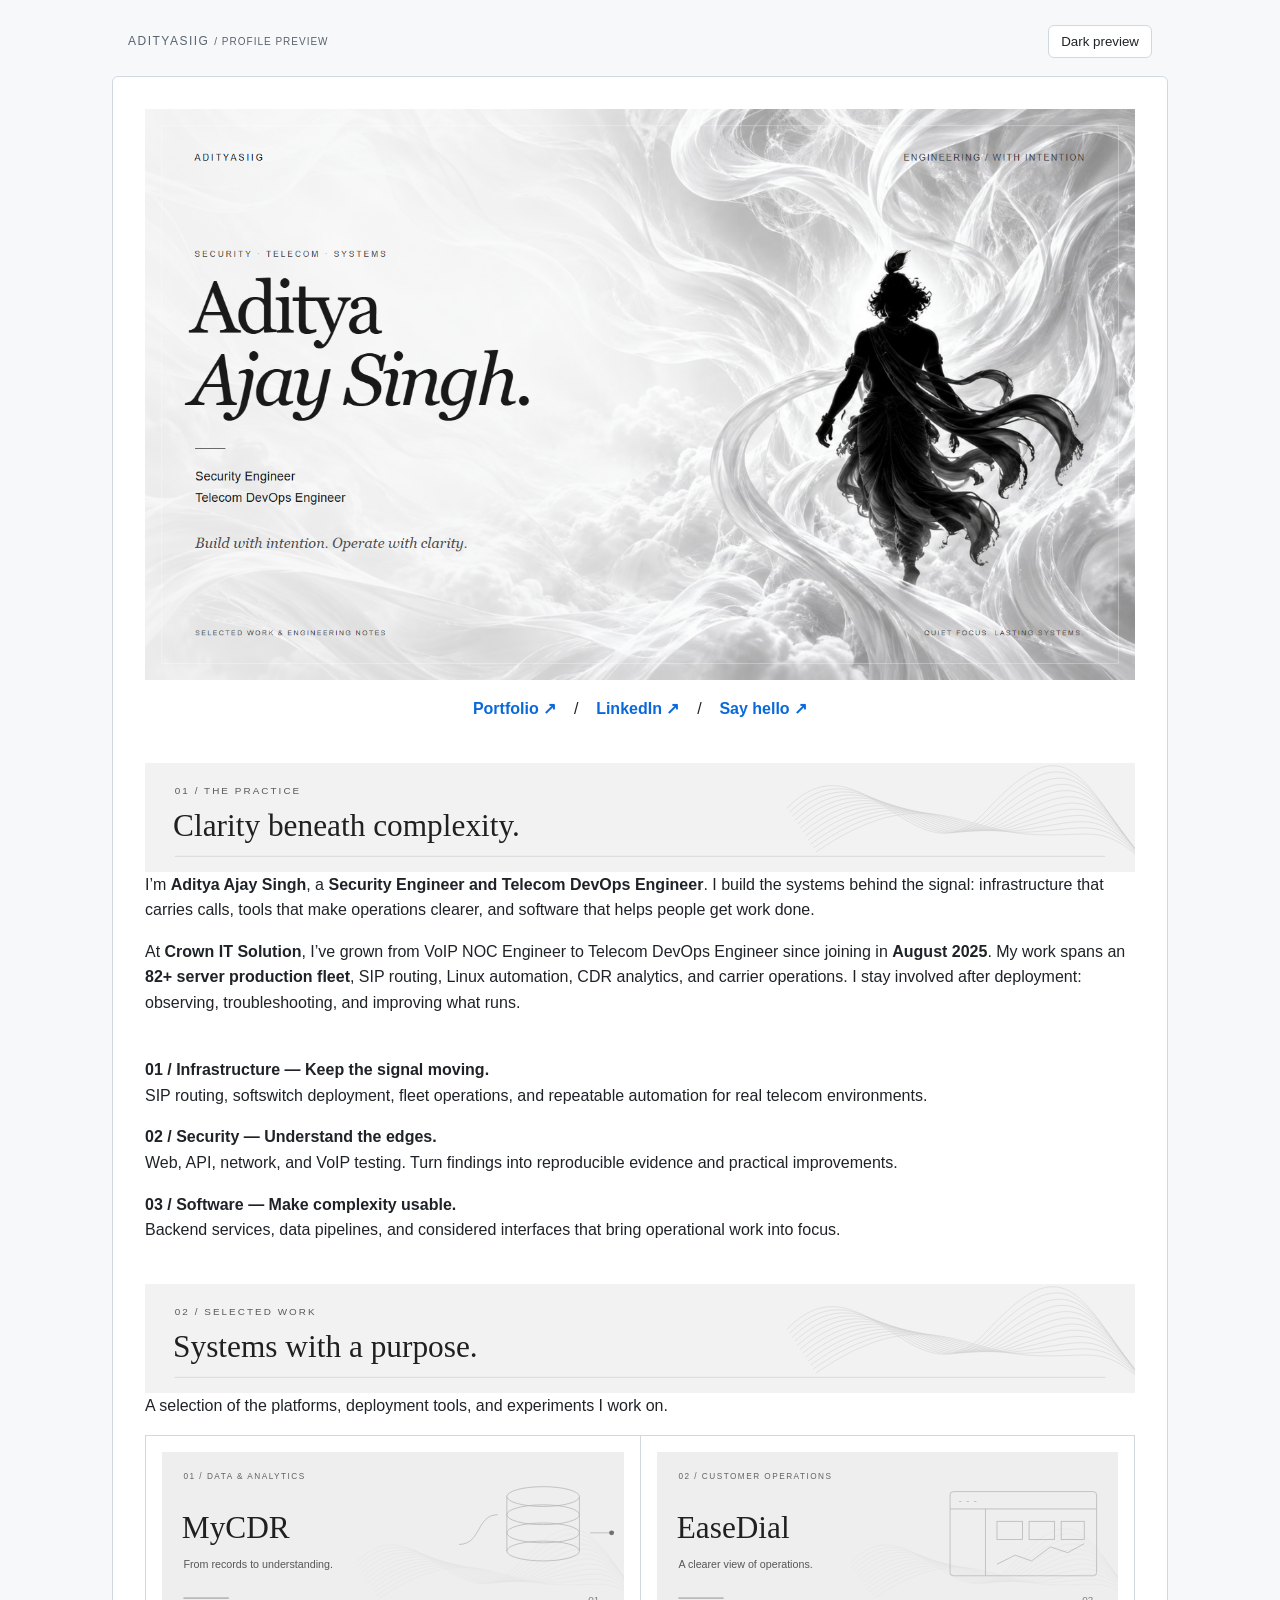
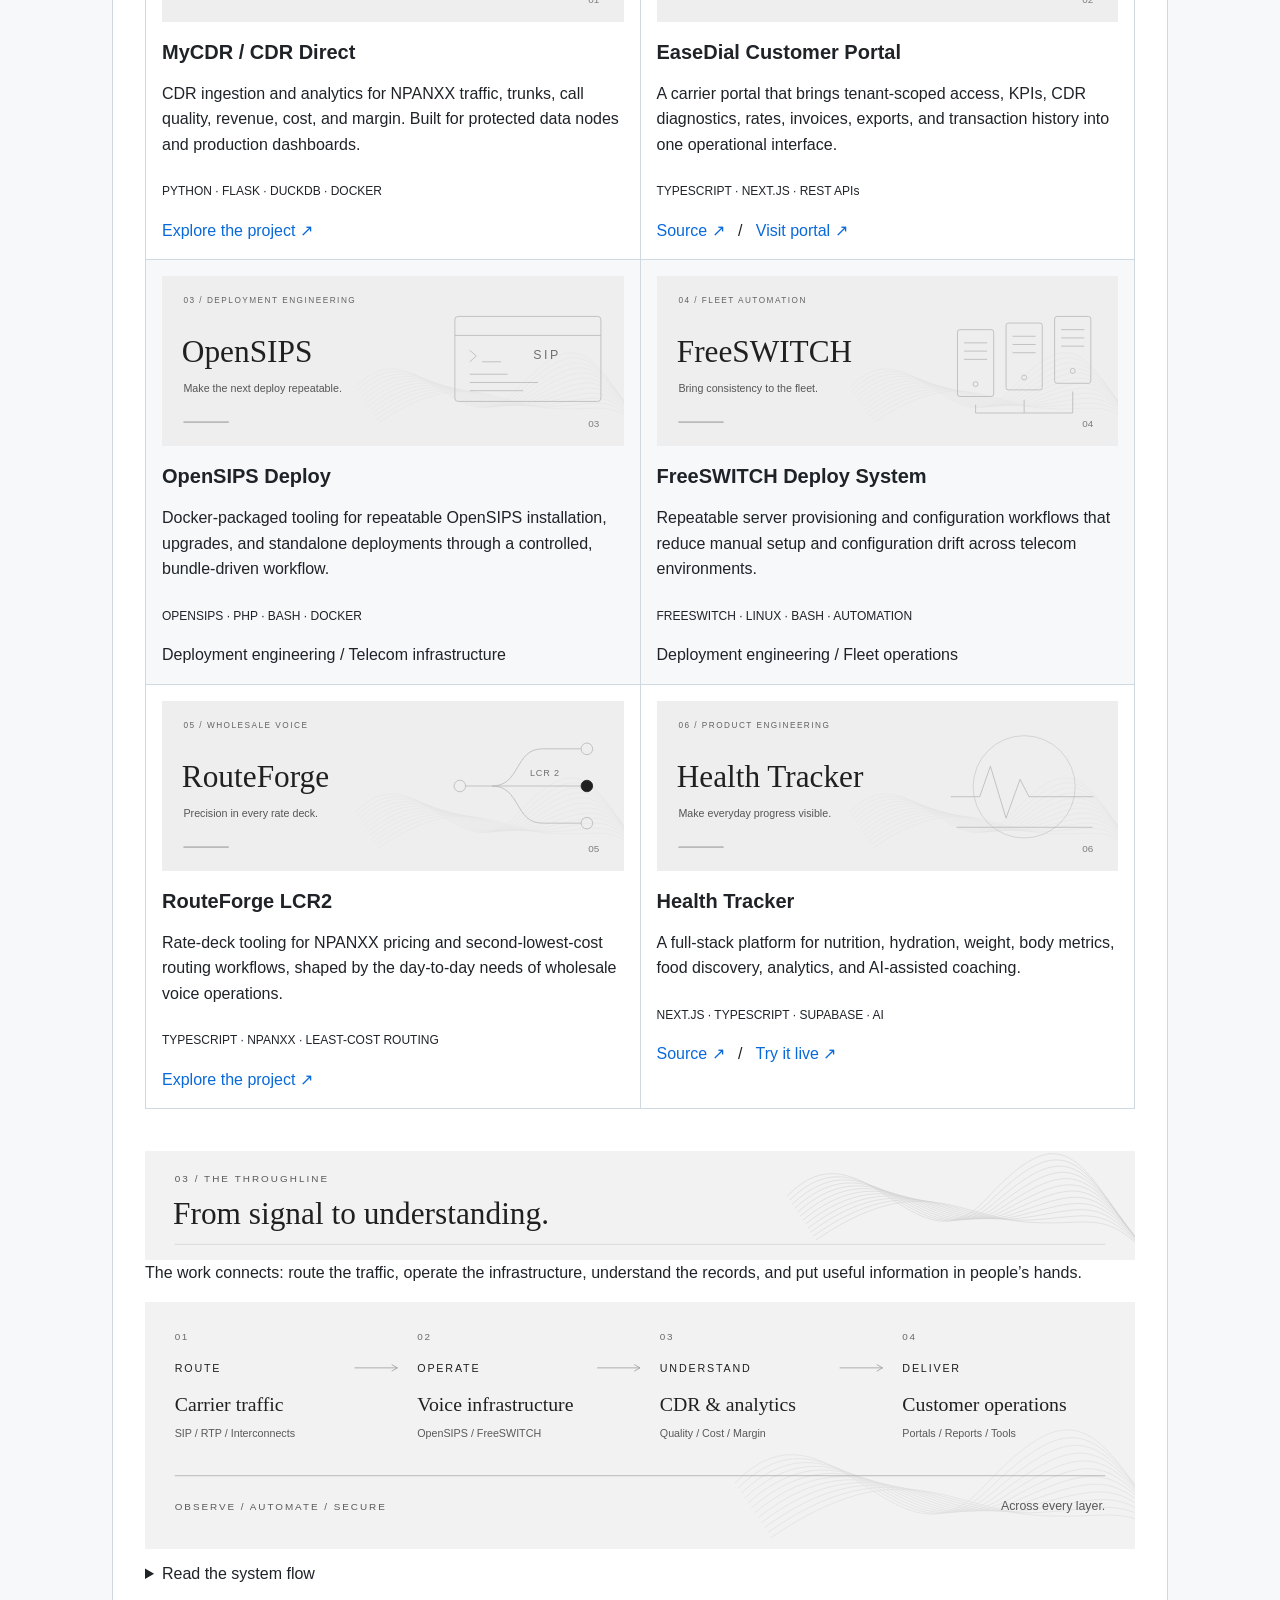
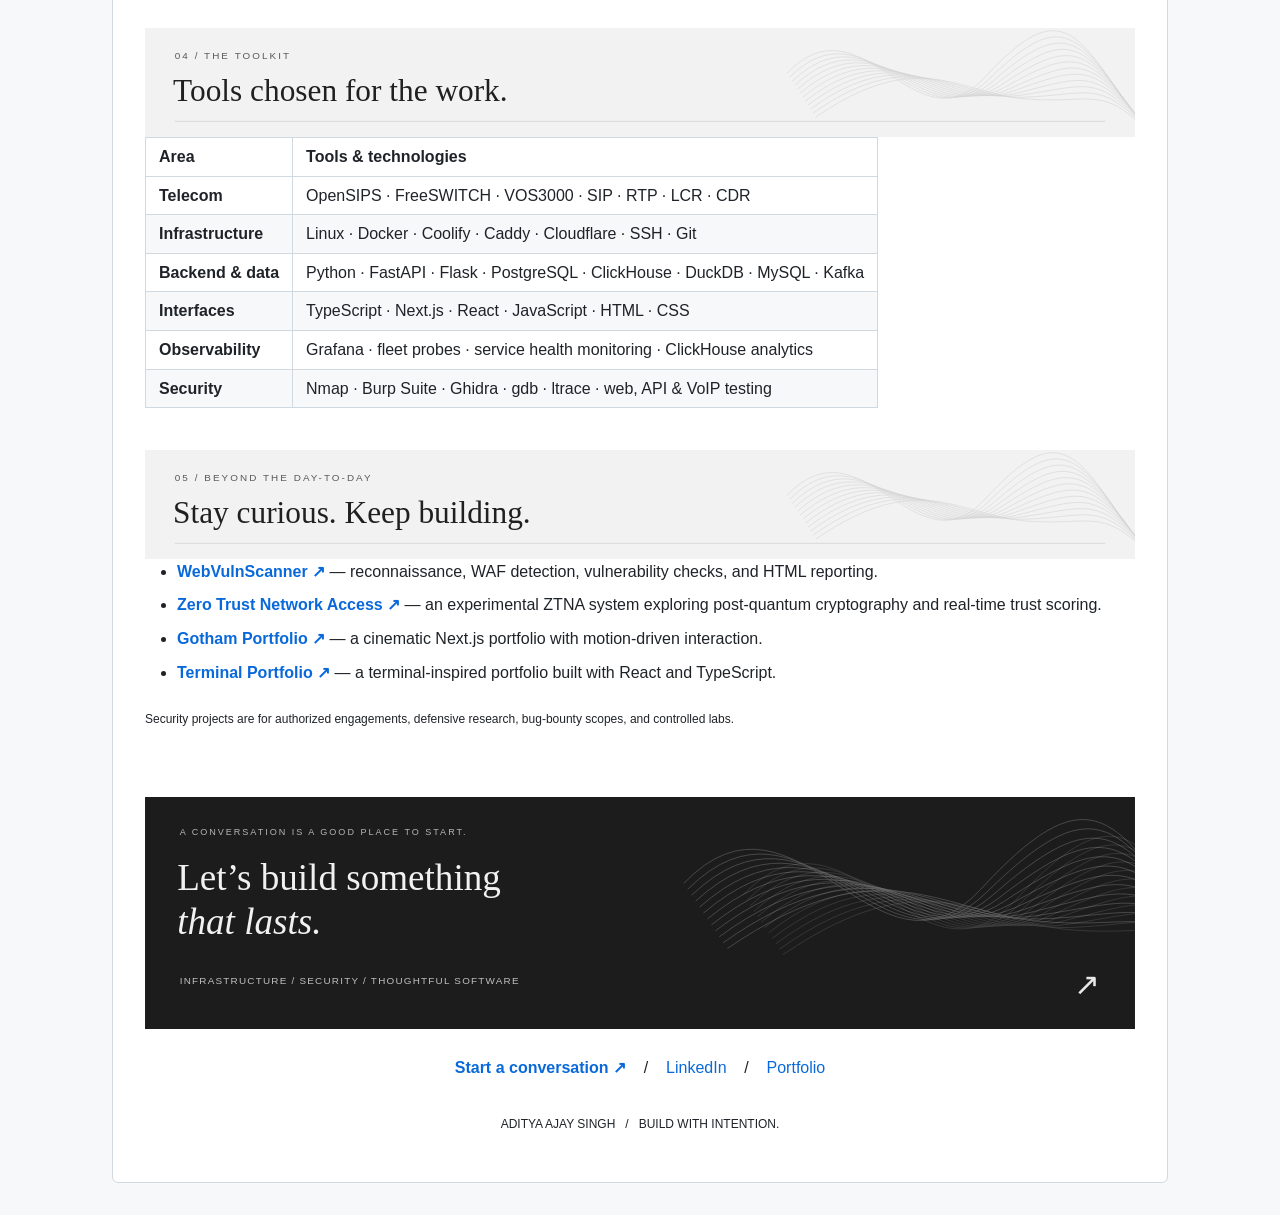
==== preview/index.html @ 0db91484 "Redesign profile with monochrome flow theme" ====
<!doctype html><html lang="en" data-theme="light"><meta charset="utf-8"><meta name="viewport" content="width=device-width,initial-scale=1"><title>Adityasiig — GitHub profile preview</title><style>:root{color-scheme:light;--background:#f6f8fa;--paper:#fff;--ink:#1f2328;--muted:#59636e;--line:#d1d9e0;--link:#0969da;--code:#eff1f3}
:root[data-theme=dark]{color-scheme:dark;--background:#010409;--paper:#0d1117;--ink:#f0f6fc;--muted:#9198a1;--line:#3d444d;--link:#4493f8;--code:#151b23}
*{box-sizing:border-box}body{margin:0;background:var(--background);color:var(--ink);font:16px/1.6 -apple-system,BlinkMacSystemFont,'Segoe UI',Arial,sans-serif}
.preview-tools{max-width:1056px;margin:25px auto 18px;display:flex;align-items:center;justify-content:space-between;padding:0 16px;font-size:12px;letter-spacing:1.5px;color:var(--muted)}
.preview-tools small{font-size:10px;letter-spacing:1px}.preview-tools button{background:var(--paper);border:1px solid var(--line);border-radius:6px;color:var(--ink);padding:8px 12px;cursor:pointer;font:12px inherit;letter-spacing:0}
.markdown-body{max-width:1056px;margin:0 auto 32px;padding:32px;border:1px solid var(--line);border-radius:6px;background:var(--paper);overflow-wrap:break-word}
.markdown-body p{margin:0 0 16px}.markdown-body img{max-width:100%;height:auto;vertical-align:middle}.markdown-body a{color:var(--link);text-decoration:none}.markdown-body a:hover{text-decoration:underline}
.markdown-body h1,.markdown-body h2,.markdown-body h3{line-height:1.25;margin:24px 0 16px;font-weight:600}.markdown-body h3{font-size:20px}.markdown-body h2{padding-bottom:.3em;border-bottom:1px solid var(--line);font-size:24px}
.markdown-body table{border-spacing:0;border-collapse:collapse;margin:0 0 16px;display:block;width:max-content;max-width:100%;overflow:auto}.markdown-body table:has(td[width]){display:table;width:100%;table-layout:fixed}
.markdown-body th,.markdown-body td{border:1px solid var(--line);padding:6px 13px}.markdown-body th{text-align:left}.markdown-body tr:nth-child(2n){background:var(--background)}
.markdown-body td[width]{padding:16px;overflow-wrap:anywhere}.markdown-body td[width] h3{margin-top:18px}.markdown-body td[width] p:last-child{margin-bottom:0}
.markdown-body sub{font-size:12px}.markdown-body ul,.markdown-body ol{padding-left:2em;margin:0 0 16px}.markdown-body li+li{margin-top:8px}.markdown-body code{padding:.2em .4em;border-radius:6px;background:var(--code)}
.markdown-body details{margin:12px 0 16px}.markdown-body summary{cursor:pointer}.markdown-body details[open] summary{margin-bottom:16px}
@media(max-width:600px){.markdown-body{border-radius:0;margin:0;padding:16px 12px}.preview-tools{margin:16px auto;font-size:10px}.preview-tools small{display:none}.markdown-body td[width]{padding:10px}.markdown-body td[width] h3{font-size:17px}.markdown-body sub{font-size:10px}}
</style><nav class="preview-tools" aria-label="Preview controls"><span>ADITYASIIG <small>/ PROFILE PREVIEW</small></span><button type="button" aria-pressed="false" onclick="const dark=document.documentElement.dataset.theme!=='dark';document.documentElement.dataset.theme=dark?'dark':'light';this.setAttribute('aria-pressed',String(dark));this.textContent=dark?'Light preview':'Dark preview'">Dark preview</button></nav><main class="markdown-body"><!-- Profile of Aditya Ajay Singh · github.com/Adityasiig -->

<p align="center">
  <picture>
    <source media="(max-width: 600px)" srcset="../github-profile-assets/flow/hero-mobile.png" />
    <img src="../github-profile-assets/flow/hero.png" width="100%" alt="Aditya Ajay Singh — Security Engineer and Telecom DevOps Engineer. A dark figure suspended among flowing silver-white ribbons. Build with intention. Operate with clarity." />
  </picture>
</p>

<p align="center">
  <a href="https://adityasiig.github.io/gotham-portfolio/"><b>Portfolio ↗</b></a>
  &nbsp;&nbsp; / &nbsp;&nbsp;
  <a href="https://linkedin.com/in/singhaditya70"><b>LinkedIn ↗</b></a>
  &nbsp;&nbsp; / &nbsp;&nbsp;
  <a href="mailto:adityaajaysingh0104@gmail.com"><b>Say hello ↗</b></a>
</p>

<br />

<picture>
  <source media="(max-width: 600px)" srcset="../github-profile-assets/flow/section-practice-mobile.svg" />
  <img src="../github-profile-assets/flow/section-practice.svg" width="100%" alt="01 / The practice — Clarity beneath complexity." />
</picture>

<p>I’m <strong>Aditya Ajay Singh</strong>, a <strong>Security Engineer and Telecom DevOps Engineer</strong>. I build the systems behind the signal: infrastructure that carries calls, tools that make operations clearer, and software that helps people get work done.</p>
<p>At <strong>Crown IT Solution</strong>, I’ve grown from VoIP NOC Engineer to Telecom DevOps Engineer since joining in <strong>August 2025</strong>. My work spans an <strong>82+ server production fleet</strong>, SIP routing, Linux automation, CDR analytics, and carrier operations. I stay involved after deployment: observing, troubleshooting, and improving what runs.</p>
<br />

<p><strong>01 / Infrastructure — Keep the signal moving.</strong><br />
SIP routing, softswitch deployment, fleet operations, and repeatable automation for real telecom environments.</p>
<p><strong>02 / Security — Understand the edges.</strong><br />
Web, API, network, and VoIP testing. Turn findings into reproducible evidence and practical improvements.</p>
<p><strong>03 / Software — Make complexity usable.</strong><br />
Backend services, data pipelines, and considered interfaces that bring operational work into focus.</p>
<br />

<picture>
  <source media="(max-width: 600px)" srcset="../github-profile-assets/flow/section-work-mobile.svg" />
  <img src="../github-profile-assets/flow/section-work.svg" width="100%" alt="02 / Selected work — Systems with a purpose." />
</picture>

<p>A selection of the platforms, deployment tools, and experiments I work on.</p>
<table>
<tr>
<td width="50%" valign="top">

<p><a href="https://github.com/Adityasiig/cdr-direct"><img src="../github-profile-assets/flow/project-cdr.svg" width="100%" alt="01 / MyCDR — From call records to a clearer picture." /></a></p>
<h3>MyCDR / CDR Direct</h3>
<p>CDR ingestion and analytics for NPANXX traffic, trunks, call quality, revenue, cost, and margin. Built for protected data nodes and production dashboards.</p>
<p><sub>PYTHON · FLASK · DUCKDB · DOCKER</sub></p>
<p><a href="https://github.com/Adityasiig/cdr-direct">Explore the project ↗</a></p>
</td>
<td width="50%" valign="top">

<p><a href="https://github.com/Adityasiig/easedial-portal"><img src="../github-profile-assets/flow/project-portal.svg" width="100%" alt="02 / EaseDial — A clearer view of carrier operations." /></a></p>
<h3>EaseDial Customer Portal</h3>
<p>A carrier portal that brings tenant-scoped access, KPIs, CDR diagnostics, rates, invoices, exports, and transaction history into one operational interface.</p>
<p><sub>TYPESCRIPT · NEXT.JS · REST APIs</sub></p>
<p><a href="https://github.com/Adityasiig/easedial-portal">Source ↗</a> &nbsp; / &nbsp; <a href="https://portal.easedial.com">Visit portal ↗</a></p>
</td>
</tr>
<tr>
<td width="50%" valign="top">

<img src="../github-profile-assets/flow/project-opensips.svg" width="100%" alt="03 / OpenSIPS Deploy — Make the next deployment repeatable." />

<h3>OpenSIPS Deploy</h3>
<p>Docker-packaged tooling for repeatable OpenSIPS installation, upgrades, and standalone deployments through a controlled, bundle-driven workflow.</p>
<p><sub>OPENSIPS · PHP · BASH · DOCKER</sub></p>
<p>Deployment engineering / Telecom infrastructure</p>
</td>
<td width="50%" valign="top">

<img src="../github-profile-assets/flow/project-freeswitch.svg" width="100%" alt="04 / FreeSWITCH — Bring consistency to the fleet." />

<h3>FreeSWITCH Deploy System</h3>
<p>Repeatable server provisioning and configuration workflows that reduce manual setup and configuration drift across telecom environments.</p>
<p><sub>FREESWITCH · LINUX · BASH · AUTOMATION</sub></p>
<p>Deployment engineering / Fleet operations</p>
</td>
</tr>
<tr>
<td width="50%" valign="top">

<p><a href="https://github.com/Adityasiig/routeforge-lcr2"><img src="../github-profile-assets/flow/project-routeforge.svg" width="100%" alt="05 / RouteForge — Bring precision to the rate deck." /></a></p>
<h3>RouteForge LCR2</h3>
<p>Rate-deck tooling for NPANXX pricing and second-lowest-cost routing workflows, shaped by the day-to-day needs of wholesale voice operations.</p>
<p><sub>TYPESCRIPT · NPANXX · LEAST-COST ROUTING</sub></p>
<p><a href="https://github.com/Adityasiig/routeforge-lcr2">Explore the project ↗</a></p>
</td>
<td width="50%" valign="top">

<p><a href="https://github.com/Adityasiig/health-tracker"><img src="../github-profile-assets/flow/project-health.svg" width="100%" alt="06 / Health Tracker — Make everyday progress visible." /></a></p>
<h3>Health Tracker</h3>
<p>A full-stack platform for nutrition, hydration, weight, body metrics, food discovery, analytics, and AI-assisted coaching.</p>
<p><sub>NEXT.JS · TYPESCRIPT · SUPABASE · AI</sub></p>
<p><a href="https://github.com/Adityasiig/health-tracker">Source ↗</a> &nbsp; / &nbsp; <a href="https://health-tracker-five-xi.vercel.app">Try it live ↗</a></p>
</td>
</tr>
</table>

<br />

<picture>
  <source media="(max-width: 600px)" srcset="../github-profile-assets/flow/section-systems-mobile.svg" />
  <img src="../github-profile-assets/flow/section-systems.svg" width="100%" alt="03 / The throughline — From signal to understanding." />
</picture>

<p>The work connects: route the traffic, operate the infrastructure, understand the records, and put useful information in people’s hands.</p>
<picture>
  <source media="(max-width: 600px)" srcset="../github-profile-assets/flow/systems-map-mobile.svg" />
  <img src="../github-profile-assets/flow/systems-map.svg" width="100%" alt="Carrier traffic flows through OpenSIPS routing and FreeSWITCH media services into CDR ingestion and analytics, then customer portals and operations. Observability and security run across every stage." />
</picture>

<details>
<summary>Read the system flow</summary>

<ol>
<li><strong>Route:</strong> carrier traffic, SIP, RTP, and interconnects.</li>
<li><strong>Operate:</strong> OpenSIPS, FreeSWITCH, Linux, and Docker.</li>
<li><strong>Understand:</strong> CDR ingestion, analytics, quality, and margin.</li>
<li><strong>Deliver:</strong> customer portals, reports, and operational tools.</li>
</ol>
<p>Observability, automation, and security connect the entire system.</p>
</details>

<br />

<picture>
  <source media="(max-width: 600px)" srcset="../github-profile-assets/flow/section-toolkit-mobile.svg" />
  <img src="../github-profile-assets/flow/section-toolkit.svg" width="100%" alt="04 / The toolkit — Tools chosen for the work." />
</picture>

<table>
<thead>
<tr>
<th align="left">Area</th>
<th align="left">Tools &amp; technologies</th>
</tr>
</thead>
<tbody><tr>
<td align="left"><strong>Telecom</strong></td>
<td align="left">OpenSIPS · FreeSWITCH · VOS3000 · SIP · RTP · LCR · CDR</td>
</tr>
<tr>
<td align="left"><strong>Infrastructure</strong></td>
<td align="left">Linux · Docker · Coolify · Caddy · Cloudflare · SSH · Git</td>
</tr>
<tr>
<td align="left"><strong>Backend &amp; data</strong></td>
<td align="left">Python · FastAPI · Flask · PostgreSQL · ClickHouse · DuckDB · MySQL · Kafka</td>
</tr>
<tr>
<td align="left"><strong>Interfaces</strong></td>
<td align="left">TypeScript · Next.js · React · JavaScript · HTML · CSS</td>
</tr>
<tr>
<td align="left"><strong>Observability</strong></td>
<td align="left">Grafana · fleet probes · service health monitoring · ClickHouse analytics</td>
</tr>
<tr>
<td align="left"><strong>Security</strong></td>
<td align="left">Nmap · Burp Suite · Ghidra · gdb · ltrace · web, API &amp; VoIP testing</td>
</tr>
</tbody></table>
<br />

<picture>
  <source media="(max-width: 600px)" srcset="../github-profile-assets/flow/section-experiments-mobile.svg" />
  <img src="../github-profile-assets/flow/section-experiments.svg" width="100%" alt="05 / Beyond the day-to-day — Stay curious. Keep building." />
</picture>

<ul>
<li><a href="https://github.com/Adityasiig/WebVulnScanner"><strong>WebVulnScanner ↗</strong></a> — reconnaissance, WAF detection, vulnerability checks, and HTML reporting.</li>
<li><a href="https://github.com/Adityasiig/Zero-Trust-Network-Access"><strong>Zero Trust Network Access ↗</strong></a> — an experimental ZTNA system exploring post-quantum cryptography and real-time trust scoring.</li>
<li><a href="https://github.com/Adityasiig/gotham-portfolio"><strong>Gotham Portfolio ↗</strong></a> — a cinematic Next.js portfolio with motion-driven interaction.</li>
<li><a href="https://github.com/Adityasiig/terminal-portfolio"><strong>Terminal Portfolio ↗</strong></a> — a terminal-inspired portfolio built with React and TypeScript.</li>
</ul>
<p><sub>Security projects are for authorized engagements, defensive research, bug-bounty scopes, and controlled labs.</sub></p>
<br />
<br />

<a href="mailto:adityaajaysingh0104@gmail.com">
  <picture>
    <source media="(max-width: 600px)" srcset="../github-profile-assets/flow/footer-mobile.svg" />
    <img src="../github-profile-assets/flow/footer.svg" width="100%" alt="Let’s build something that lasts. Open a conversation about infrastructure, security, or thoughtful software." />
  </picture>
</a>

<p align="center">
  <br />
  <a href="mailto:adityaajaysingh0104@gmail.com"><b>Start a conversation ↗</b></a>
  &nbsp;&nbsp; / &nbsp;&nbsp;
  <a href="https://linkedin.com/in/singhaditya70">LinkedIn</a>
  &nbsp;&nbsp; / &nbsp;&nbsp;
  <a href="https://adityasiig.github.io/gotham-portfolio/">Portfolio</a>
  <br /><br />
  <sub>ADITYA AJAY SINGH &nbsp; / &nbsp; BUILD WITH INTENTION.</sub>
</p>
</main></html>
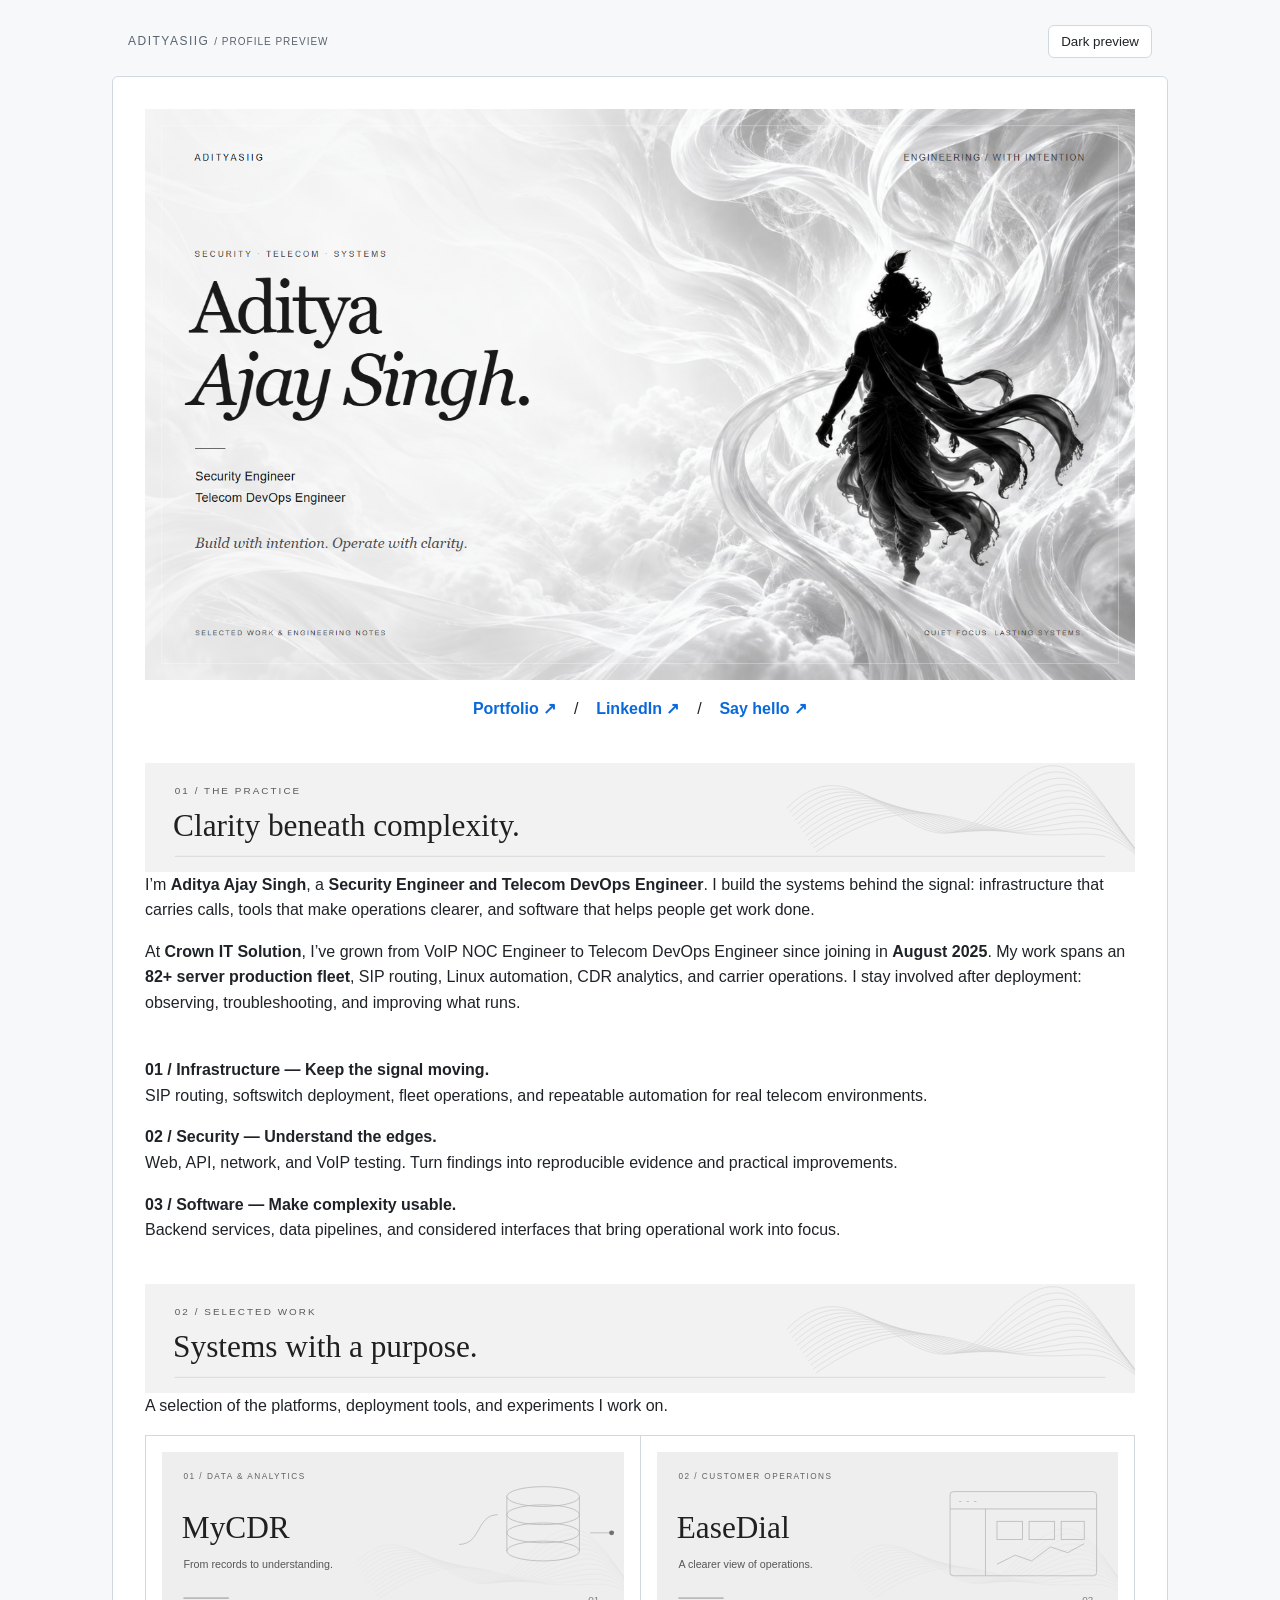
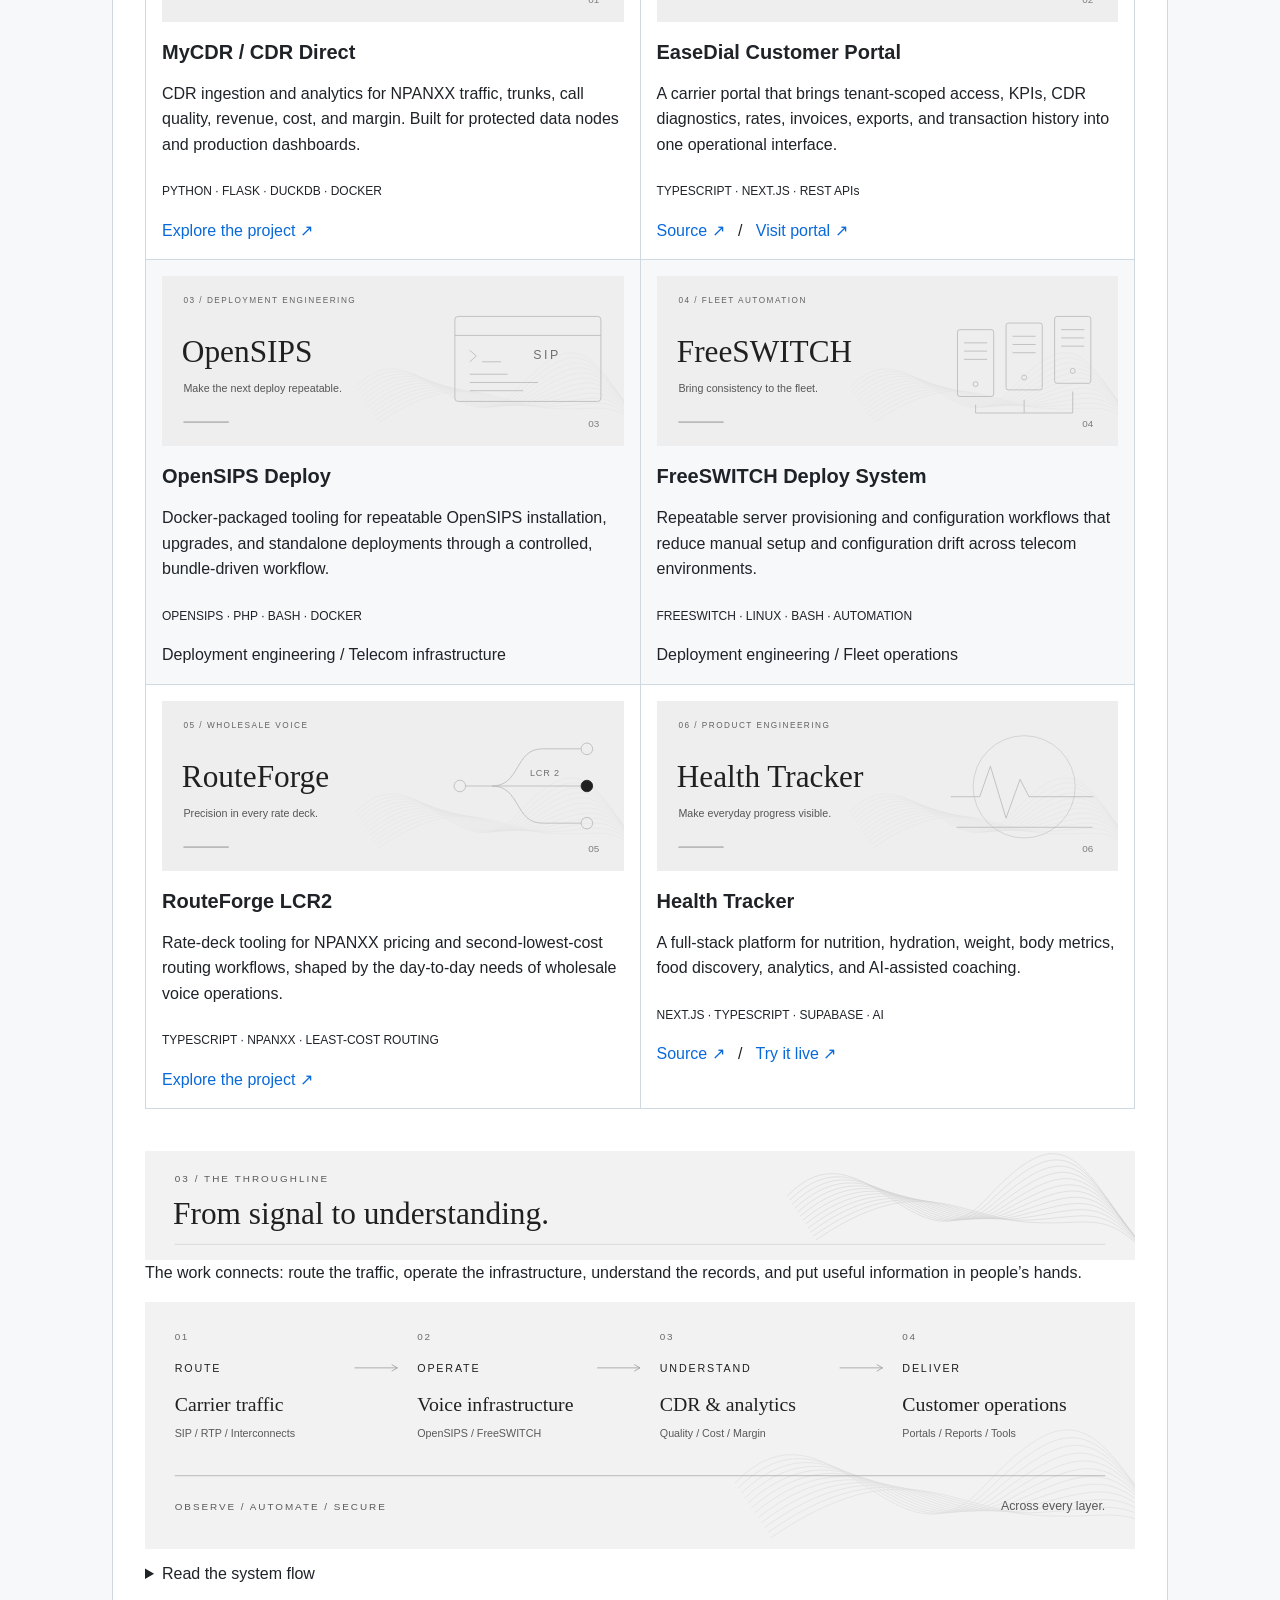
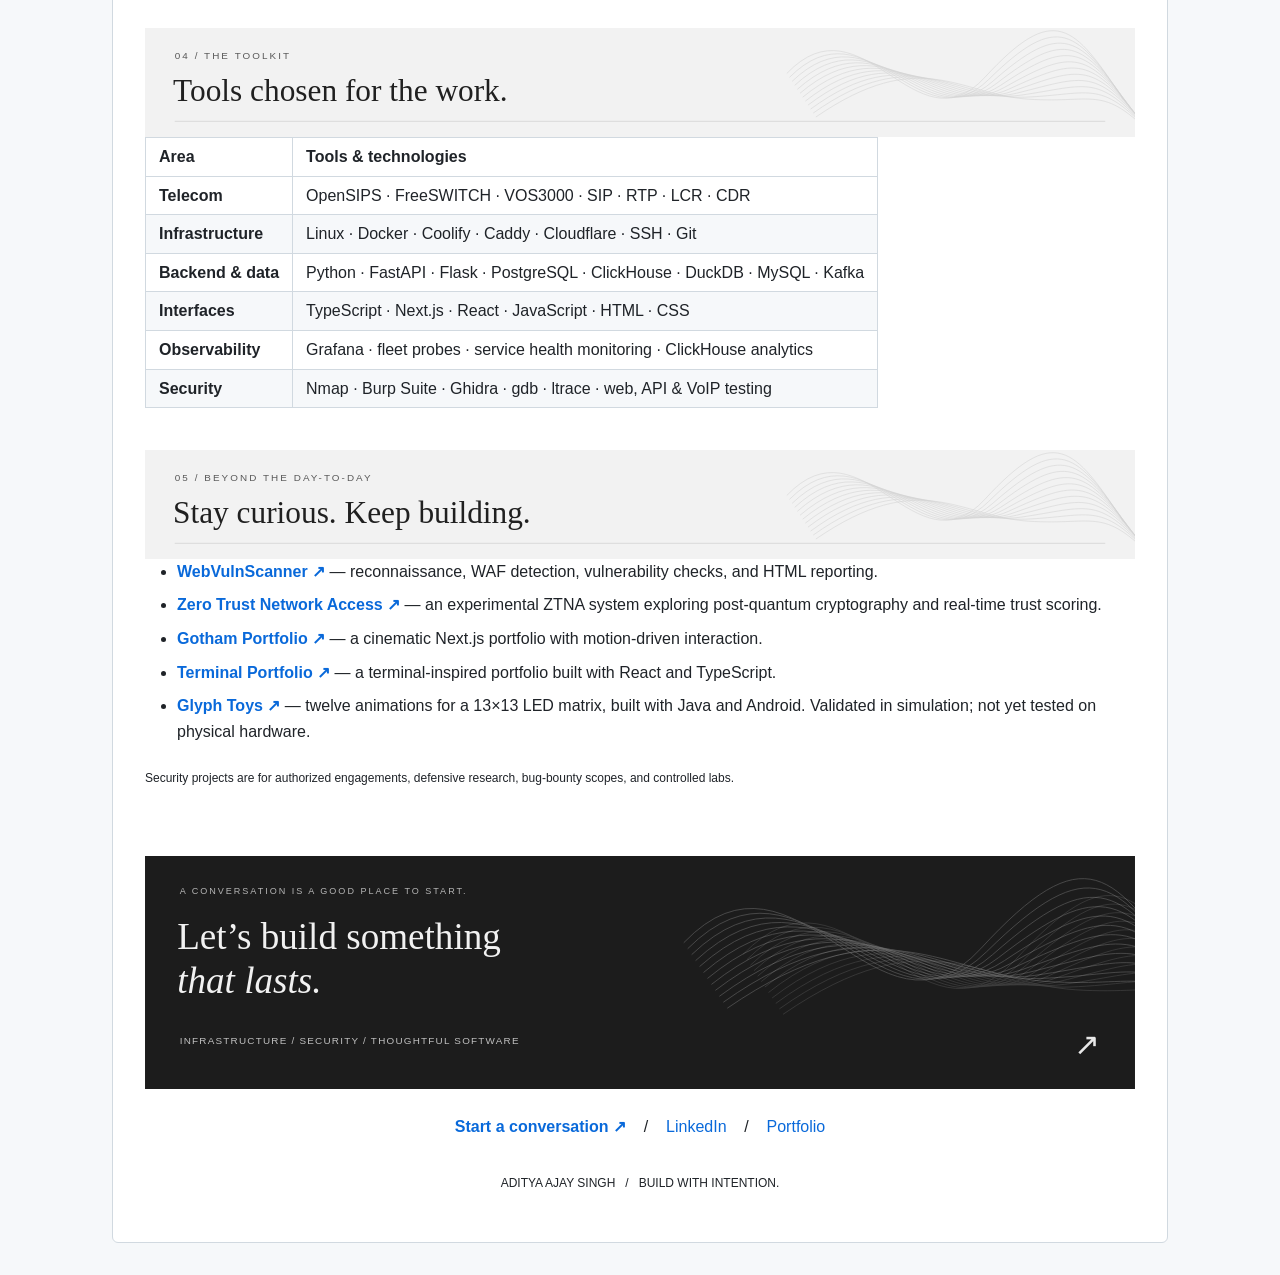
==== commit 023538b9: "Merge remote profile updates with monochrome flow redesign" ====
--- a/preview/index.html
+++ b/preview/index.html
@@ -22,7 +22,7 @@
 </p>
 
 <p align="center">
-  <a href="https://adityasiig.github.io/gotham-portfolio/"><b>Portfolio ↗</b></a>
+  <a href="https://adityasiig.github.io/Portfolio/"><b>Portfolio ↗</b></a>
   &nbsp;&nbsp; / &nbsp;&nbsp;
   <a href="https://linkedin.com/in/singhaditya70"><b>LinkedIn ↗</b></a>
   &nbsp;&nbsp; / &nbsp;&nbsp;
@@ -189,6 +189,7 @@
 <li><a href="https://github.com/Adityasiig/Zero-Trust-Network-Access"><strong>Zero Trust Network Access ↗</strong></a> — an experimental ZTNA system exploring post-quantum cryptography and real-time trust scoring.</li>
 <li><a href="https://github.com/Adityasiig/gotham-portfolio"><strong>Gotham Portfolio ↗</strong></a> — a cinematic Next.js portfolio with motion-driven interaction.</li>
 <li><a href="https://github.com/Adityasiig/terminal-portfolio"><strong>Terminal Portfolio ↗</strong></a> — a terminal-inspired portfolio built with React and TypeScript.</li>
+<li><a href="https://github.com/Adityasiig/glyph-radar"><strong>Glyph Toys ↗</strong></a> — twelve animations for a 13×13 LED matrix, built with Java and Android. Validated in simulation; not yet tested on physical hardware.</li>
 </ul>
 <p><sub>Security projects are for authorized engagements, defensive research, bug-bounty scopes, and controlled labs.</sub></p>
 <br />
@@ -207,7 +208,7 @@
   &nbsp;&nbsp; / &nbsp;&nbsp;
   <a href="https://linkedin.com/in/singhaditya70">LinkedIn</a>
   &nbsp;&nbsp; / &nbsp;&nbsp;
-  <a href="https://adityasiig.github.io/gotham-portfolio/">Portfolio</a>
+  <a href="https://adityasiig.github.io/Portfolio/">Portfolio</a>
   <br /><br />
   <sub>ADITYA AJAY SINGH &nbsp; / &nbsp; BUILD WITH INTENTION.</sub>
 </p>
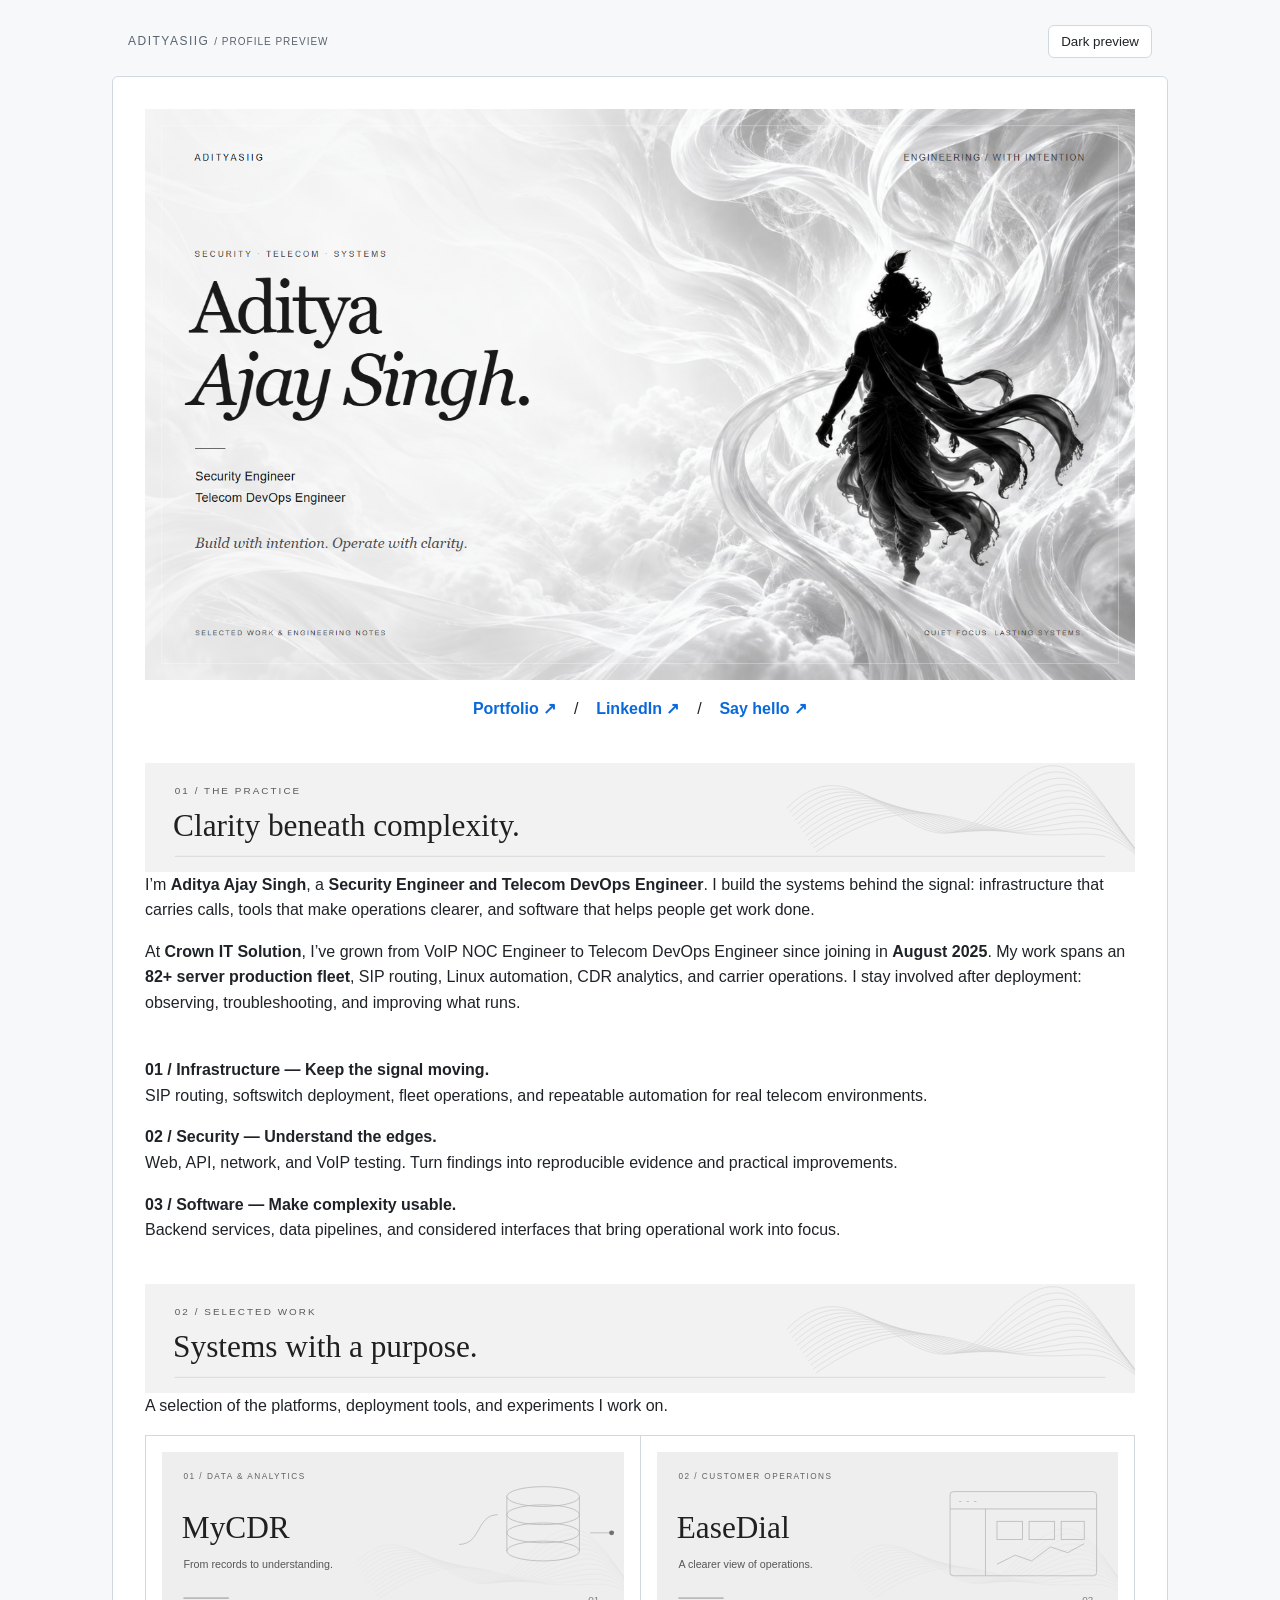
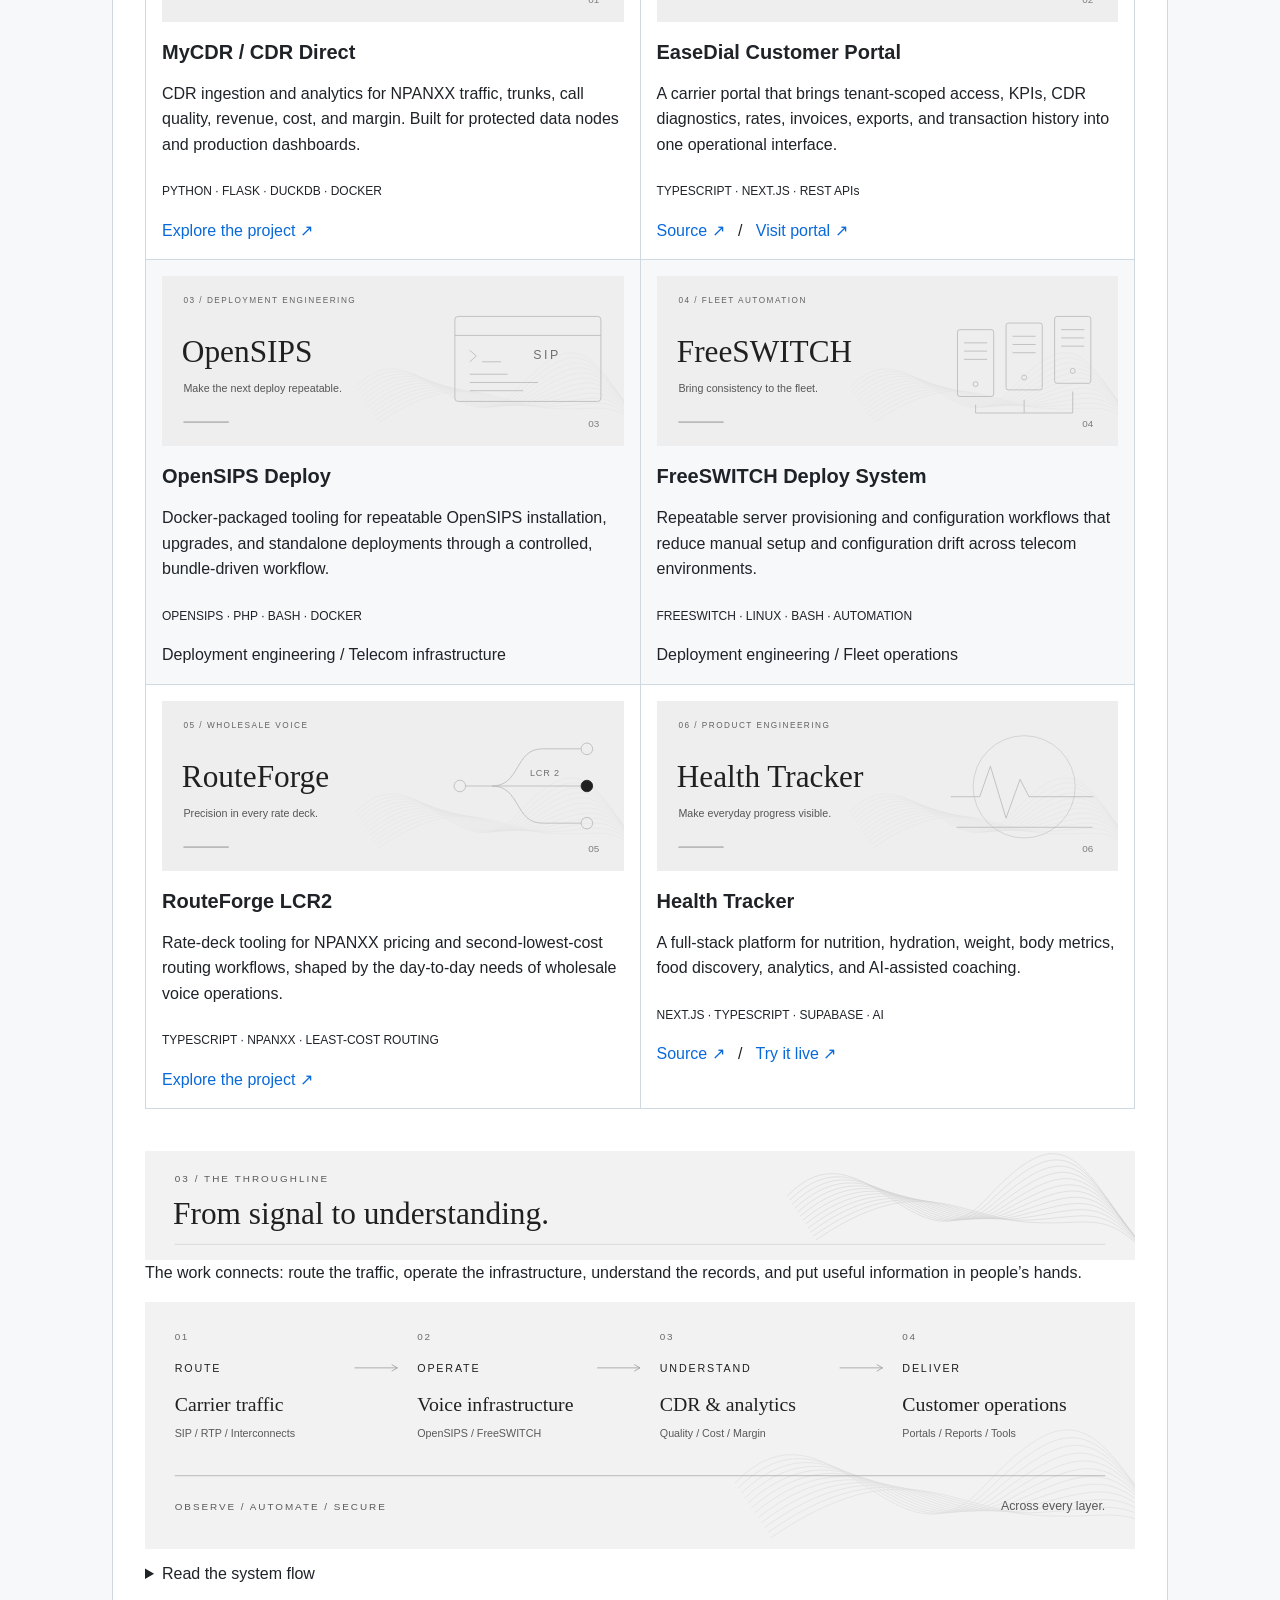
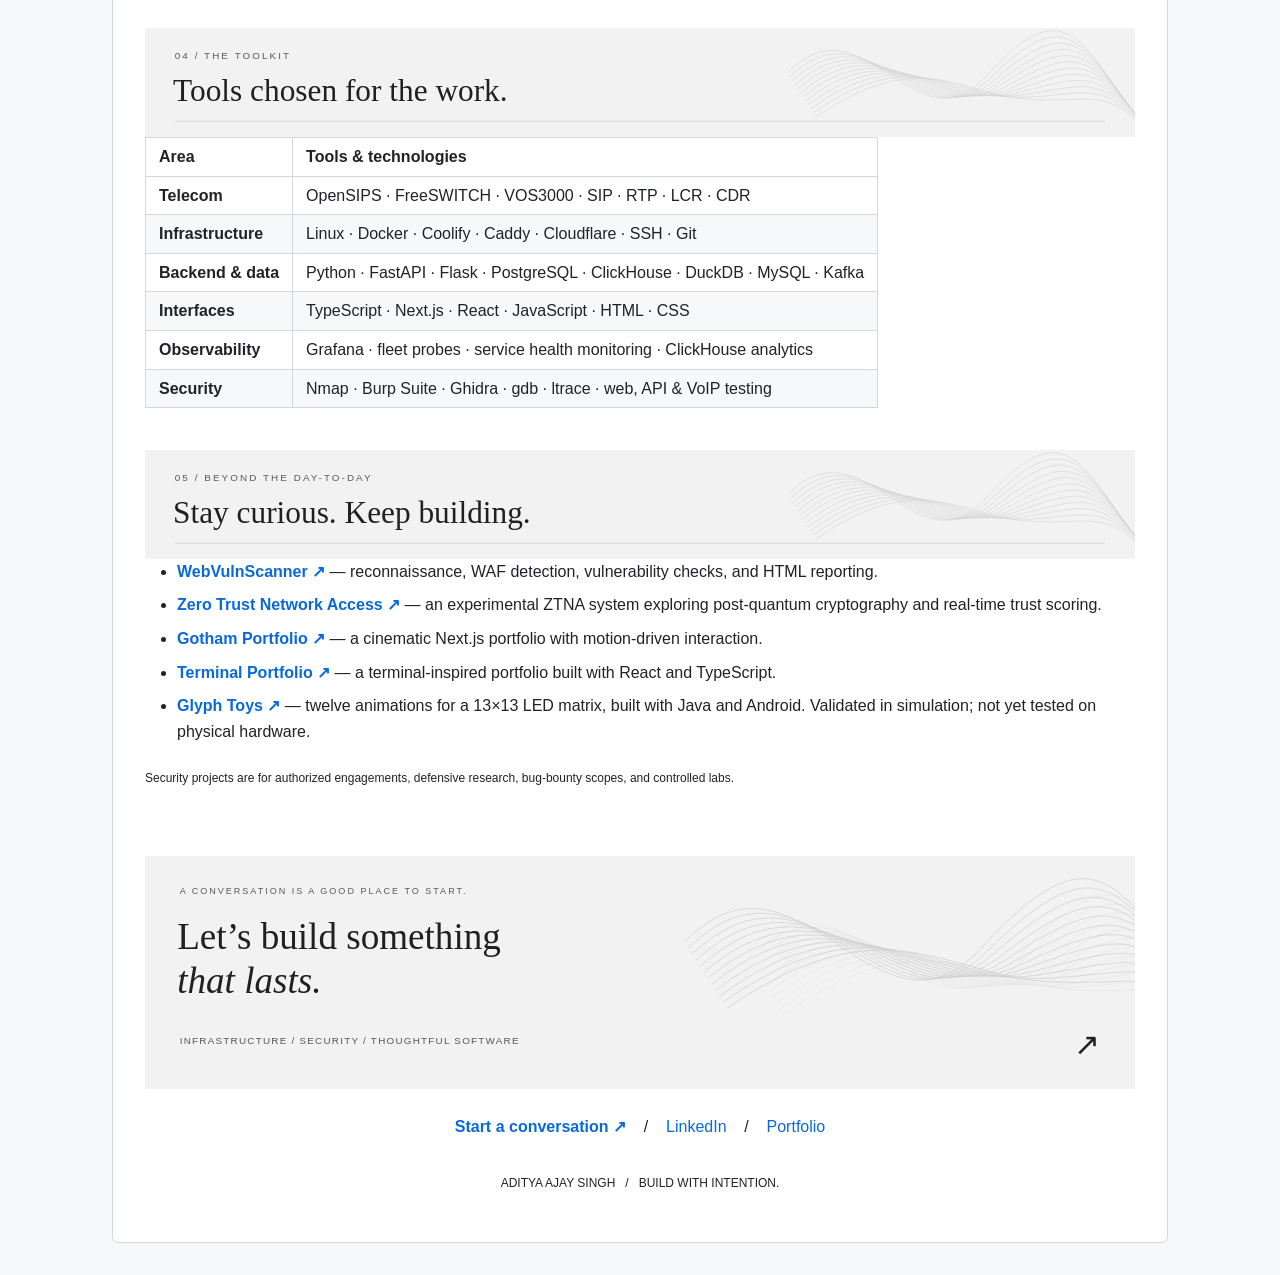
==== commit 39a6ae63: "Match footer artwork to light and dark themes" ====
--- a/preview/index.html
+++ b/preview/index.html
@@ -12,12 +12,14 @@
 .markdown-body sub{font-size:12px}.markdown-body ul,.markdown-body ol{padding-left:2em;margin:0 0 16px}.markdown-body li+li{margin-top:8px}.markdown-body code{padding:.2em .4em;border-radius:6px;background:var(--code)}
 .markdown-body details{margin:12px 0 16px}.markdown-body summary{cursor:pointer}.markdown-body details[open] summary{margin-bottom:16px}
 @media(max-width:600px){.markdown-body{border-radius:0;margin:0;padding:16px 12px}.preview-tools{margin:16px auto;font-size:10px}.preview-tools small{display:none}.markdown-body td[width]{padding:10px}.markdown-body td[width] h3{font-size:17px}.markdown-body sub{font-size:10px}}
-</style><nav class="preview-tools" aria-label="Preview controls"><span>ADITYASIIG <small>/ PROFILE PREVIEW</small></span><button type="button" aria-pressed="false" onclick="const dark=document.documentElement.dataset.theme!=='dark';document.documentElement.dataset.theme=dark?'dark':'light';this.setAttribute('aria-pressed',String(dark));this.textContent=dark?'Light preview':'Dark preview'">Dark preview</button></nav><main class="markdown-body"><!-- Profile of Aditya Ajay Singh · github.com/Adityasiig -->
+</style><nav class="preview-tools" aria-label="Preview controls"><span>ADITYASIIG <small>/ PROFILE PREVIEW</small></span><button type="button" aria-pressed="false" onclick="setTheme(document.documentElement.dataset.theme!=='dark')">Dark preview</button></nav><main class="markdown-body"><!-- Profile of Aditya Ajay Singh · github.com/Adityasiig -->
 
 <p align="center">
   <picture>
+    <source media="(prefers-color-scheme: dark) and (max-width: 600px)" srcset="../github-profile-assets/flow/hero-mobile-dark.png" />
+    <source media="(prefers-color-scheme: dark)" srcset="../github-profile-assets/flow/hero-dark.png" />
     <source media="(max-width: 600px)" srcset="../github-profile-assets/flow/hero-mobile.png" />
-    <img src="../github-profile-assets/flow/hero.png" width="100%" alt="Aditya Ajay Singh — Security Engineer and Telecom DevOps Engineer. A dark figure suspended among flowing silver-white ribbons. Build with intention. Operate with clarity." />
+    <img src="../github-profile-assets/flow/hero.png" width="100%" alt="Aditya Ajay Singh — Security Engineer and Telecom DevOps Engineer. A figure suspended among flowing ribbons. Build with intention. Operate with clarity." />
   </picture>
 </p>
 
@@ -32,6 +34,8 @@
 <br />
 
 <picture>
+  <source media="(prefers-color-scheme: dark) and (max-width: 600px)" srcset="../github-profile-assets/flow/section-practice-mobile-dark.svg" />
+  <source media="(prefers-color-scheme: dark)" srcset="../github-profile-assets/flow/section-practice-dark.svg" />
   <source media="(max-width: 600px)" srcset="../github-profile-assets/flow/section-practice-mobile.svg" />
   <img src="../github-profile-assets/flow/section-practice.svg" width="100%" alt="01 / The practice — Clarity beneath complexity." />
 </picture>
@@ -49,6 +53,8 @@
 <br />
 
 <picture>
+  <source media="(prefers-color-scheme: dark) and (max-width: 600px)" srcset="../github-profile-assets/flow/section-work-mobile-dark.svg" />
+  <source media="(prefers-color-scheme: dark)" srcset="../github-profile-assets/flow/section-work-dark.svg" />
   <source media="(max-width: 600px)" srcset="../github-profile-assets/flow/section-work-mobile.svg" />
   <img src="../github-profile-assets/flow/section-work.svg" width="100%" alt="02 / Selected work — Systems with a purpose." />
 </picture>
@@ -58,7 +64,7 @@
 <tr>
 <td width="50%" valign="top">
 
-<p><a href="https://github.com/Adityasiig/cdr-direct"><img src="../github-profile-assets/flow/project-cdr.svg" width="100%" alt="01 / MyCDR — From call records to a clearer picture." /></a></p>
+<p><a href="https://github.com/Adityasiig/cdr-direct"><picture><source media="(prefers-color-scheme: dark)" srcset="../github-profile-assets/flow/project-cdr-dark.svg" /><img src="../github-profile-assets/flow/project-cdr.svg" width="100%" alt="01 / MyCDR — From call records to a clearer picture." /></picture></a></p>
 <h3>MyCDR / CDR Direct</h3>
 <p>CDR ingestion and analytics for NPANXX traffic, trunks, call quality, revenue, cost, and margin. Built for protected data nodes and production dashboards.</p>
 <p><sub>PYTHON · FLASK · DUCKDB · DOCKER</sub></p>
@@ -66,7 +72,7 @@
 </td>
 <td width="50%" valign="top">
 
-<p><a href="https://github.com/Adityasiig/easedial-portal"><img src="../github-profile-assets/flow/project-portal.svg" width="100%" alt="02 / EaseDial — A clearer view of carrier operations." /></a></p>
+<p><a href="https://github.com/Adityasiig/easedial-portal"><picture><source media="(prefers-color-scheme: dark)" srcset="../github-profile-assets/flow/project-portal-dark.svg" /><img src="../github-profile-assets/flow/project-portal.svg" width="100%" alt="02 / EaseDial — A clearer view of carrier operations." /></picture></a></p>
 <h3>EaseDial Customer Portal</h3>
 <p>A carrier portal that brings tenant-scoped access, KPIs, CDR diagnostics, rates, invoices, exports, and transaction history into one operational interface.</p>
 <p><sub>TYPESCRIPT · NEXT.JS · REST APIs</sub></p>
@@ -76,8 +82,7 @@
 <tr>
 <td width="50%" valign="top">
 
-<img src="../github-profile-assets/flow/project-opensips.svg" width="100%" alt="03 / OpenSIPS Deploy — Make the next deployment repeatable." />
-
+<p><picture><source media="(prefers-color-scheme: dark)" srcset="../github-profile-assets/flow/project-opensips-dark.svg" /><img src="../github-profile-assets/flow/project-opensips.svg" width="100%" alt="03 / OpenSIPS Deploy — Make the next deployment repeatable." /></picture></p>
 <h3>OpenSIPS Deploy</h3>
 <p>Docker-packaged tooling for repeatable OpenSIPS installation, upgrades, and standalone deployments through a controlled, bundle-driven workflow.</p>
 <p><sub>OPENSIPS · PHP · BASH · DOCKER</sub></p>
@@ -85,8 +90,7 @@
 </td>
 <td width="50%" valign="top">
 
-<img src="../github-profile-assets/flow/project-freeswitch.svg" width="100%" alt="04 / FreeSWITCH — Bring consistency to the fleet." />
-
+<p><picture><source media="(prefers-color-scheme: dark)" srcset="../github-profile-assets/flow/project-freeswitch-dark.svg" /><img src="../github-profile-assets/flow/project-freeswitch.svg" width="100%" alt="04 / FreeSWITCH — Bring consistency to the fleet." /></picture></p>
 <h3>FreeSWITCH Deploy System</h3>
 <p>Repeatable server provisioning and configuration workflows that reduce manual setup and configuration drift across telecom environments.</p>
 <p><sub>FREESWITCH · LINUX · BASH · AUTOMATION</sub></p>
@@ -96,7 +100,7 @@
 <tr>
 <td width="50%" valign="top">
 
-<p><a href="https://github.com/Adityasiig/routeforge-lcr2"><img src="../github-profile-assets/flow/project-routeforge.svg" width="100%" alt="05 / RouteForge — Bring precision to the rate deck." /></a></p>
+<p><a href="https://github.com/Adityasiig/routeforge-lcr2"><picture><source media="(prefers-color-scheme: dark)" srcset="../github-profile-assets/flow/project-routeforge-dark.svg" /><img src="../github-profile-assets/flow/project-routeforge.svg" width="100%" alt="05 / RouteForge — Bring precision to the rate deck." /></picture></a></p>
 <h3>RouteForge LCR2</h3>
 <p>Rate-deck tooling for NPANXX pricing and second-lowest-cost routing workflows, shaped by the day-to-day needs of wholesale voice operations.</p>
 <p><sub>TYPESCRIPT · NPANXX · LEAST-COST ROUTING</sub></p>
@@ -104,7 +108,7 @@
 </td>
 <td width="50%" valign="top">
 
-<p><a href="https://github.com/Adityasiig/health-tracker"><img src="../github-profile-assets/flow/project-health.svg" width="100%" alt="06 / Health Tracker — Make everyday progress visible." /></a></p>
+<p><a href="https://github.com/Adityasiig/health-tracker"><picture><source media="(prefers-color-scheme: dark)" srcset="../github-profile-assets/flow/project-health-dark.svg" /><img src="../github-profile-assets/flow/project-health.svg" width="100%" alt="06 / Health Tracker — Make everyday progress visible." /></picture></a></p>
 <h3>Health Tracker</h3>
 <p>A full-stack platform for nutrition, hydration, weight, body metrics, food discovery, analytics, and AI-assisted coaching.</p>
 <p><sub>NEXT.JS · TYPESCRIPT · SUPABASE · AI</sub></p>
@@ -116,12 +120,16 @@
 <br />
 
 <picture>
+  <source media="(prefers-color-scheme: dark) and (max-width: 600px)" srcset="../github-profile-assets/flow/section-systems-mobile-dark.svg" />
+  <source media="(prefers-color-scheme: dark)" srcset="../github-profile-assets/flow/section-systems-dark.svg" />
   <source media="(max-width: 600px)" srcset="../github-profile-assets/flow/section-systems-mobile.svg" />
   <img src="../github-profile-assets/flow/section-systems.svg" width="100%" alt="03 / The throughline — From signal to understanding." />
 </picture>
 
 <p>The work connects: route the traffic, operate the infrastructure, understand the records, and put useful information in people’s hands.</p>
 <picture>
+  <source media="(prefers-color-scheme: dark) and (max-width: 600px)" srcset="../github-profile-assets/flow/systems-map-mobile-dark.svg" />
+  <source media="(prefers-color-scheme: dark)" srcset="../github-profile-assets/flow/systems-map-dark.svg" />
   <source media="(max-width: 600px)" srcset="../github-profile-assets/flow/systems-map-mobile.svg" />
   <img src="../github-profile-assets/flow/systems-map.svg" width="100%" alt="Carrier traffic flows through OpenSIPS routing and FreeSWITCH media services into CDR ingestion and analytics, then customer portals and operations. Observability and security run across every stage." />
 </picture>
@@ -141,6 +149,8 @@
 <br />
 
 <picture>
+  <source media="(prefers-color-scheme: dark) and (max-width: 600px)" srcset="../github-profile-assets/flow/section-toolkit-mobile-dark.svg" />
+  <source media="(prefers-color-scheme: dark)" srcset="../github-profile-assets/flow/section-toolkit-dark.svg" />
   <source media="(max-width: 600px)" srcset="../github-profile-assets/flow/section-toolkit-mobile.svg" />
   <img src="../github-profile-assets/flow/section-toolkit.svg" width="100%" alt="04 / The toolkit — Tools chosen for the work." />
 </picture>
@@ -180,6 +190,8 @@
 <br />
 
 <picture>
+  <source media="(prefers-color-scheme: dark) and (max-width: 600px)" srcset="../github-profile-assets/flow/section-experiments-mobile-dark.svg" />
+  <source media="(prefers-color-scheme: dark)" srcset="../github-profile-assets/flow/section-experiments-dark.svg" />
   <source media="(max-width: 600px)" srcset="../github-profile-assets/flow/section-experiments-mobile.svg" />
   <img src="../github-profile-assets/flow/section-experiments.svg" width="100%" alt="05 / Beyond the day-to-day — Stay curious. Keep building." />
 </picture>
@@ -197,6 +209,8 @@
 
 <a href="mailto:adityaajaysingh0104@gmail.com">
   <picture>
+    <source media="(prefers-color-scheme: dark) and (max-width: 600px)" srcset="../github-profile-assets/flow/footer-mobile-dark.svg" />
+    <source media="(prefers-color-scheme: dark)" srcset="../github-profile-assets/flow/footer-dark.svg" />
     <source media="(max-width: 600px)" srcset="../github-profile-assets/flow/footer-mobile.svg" />
     <img src="../github-profile-assets/flow/footer.svg" width="100%" alt="Let’s build something that lasts. Open a conversation about infrastructure, security, or thoughtful software." />
   </picture>
@@ -212,4 +226,4 @@
   <br /><br />
   <sub>ADITYA AJAY SINGH &nbsp; / &nbsp; BUILD WITH INTENTION.</sub>
 </p>
-</main></html>+</main><script>function setTheme(dark){document.documentElement.dataset.theme=dark?'dark':'light';const button=document.querySelector('.preview-tools button');button.setAttribute('aria-pressed',String(dark));button.textContent=dark?'Light preview':'Dark preview';for(const source of document.querySelectorAll('picture source')){source.dataset.originalMedia ||= source.media;source.media=source.dataset.originalMedia.replace('(prefers-color-scheme: dark)',dark?'(min-width: 0px)':'(max-width: 0px)');}}setTheme(matchMedia('(prefers-color-scheme: dark)').matches);</script></html>
